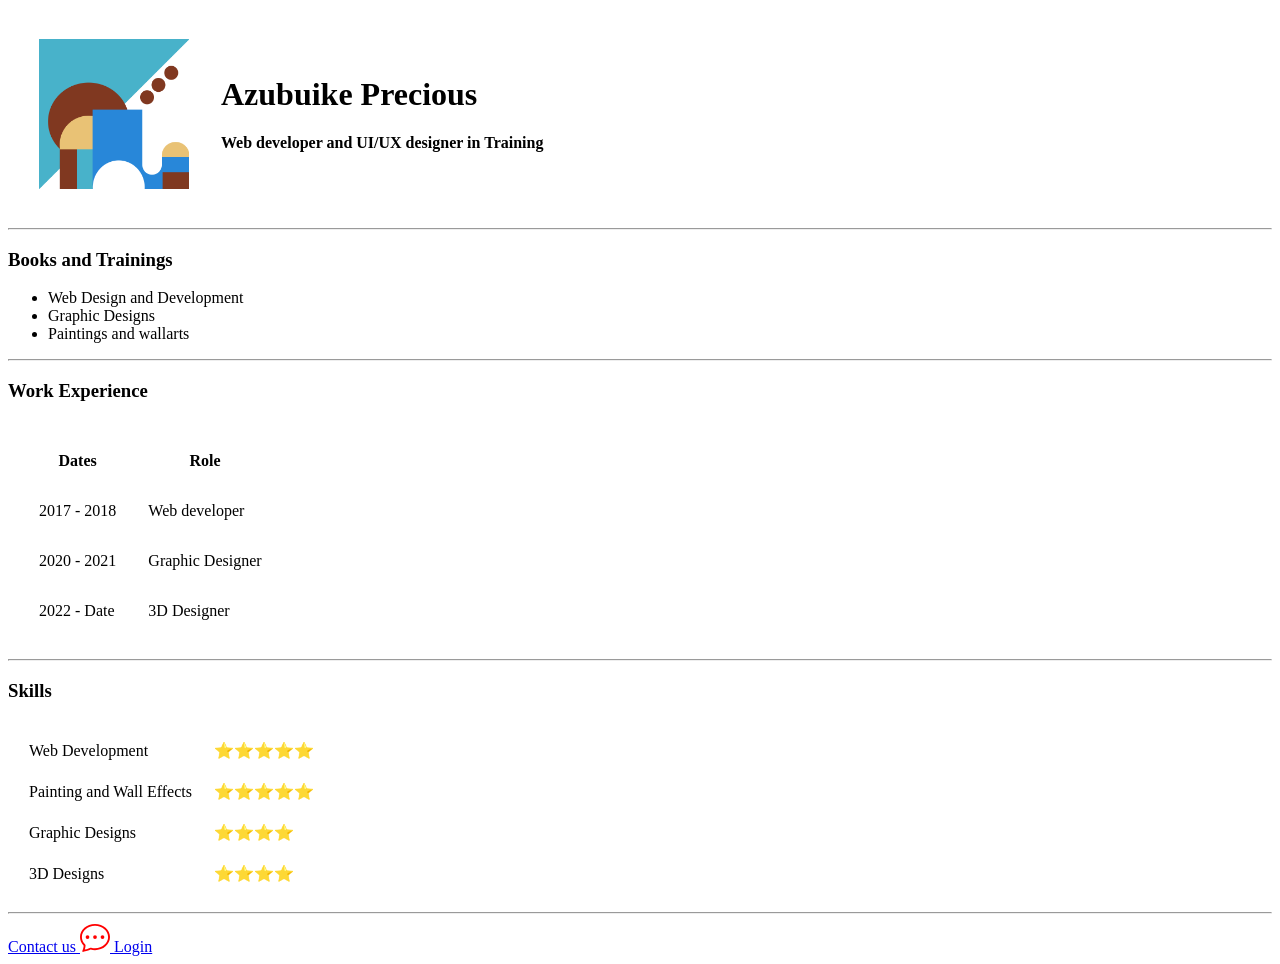
==== index.html @ 2e87743b "Upload files for website" ====
<html>

    <head>
        <title>Precious Portfolio Site </title>
    </head>

    <body>
<!--  -->
        <table cellspacing = "30">
            <tr>
                <td> <img src="images/classwork1.png" height="150" width="150"> </td>
                <td> <h1>Azubuike Precious</h1>

                    <p> <b>Web developer and UI/UX designer in Training </b> </p>
                </td>
         </tr>
        </table>
        <hr>
        
        <h3>Books and Trainings</h3>
            <ul>
                    <li>Web Design and Development </li>
                    <li>Graphic Designs </li>
                    <li>Paintings and wallarts</li>

            </ul>

            <hr>

            <h3>Work Experience</h3>
            <table cellspacing = "30">
                <tr>
                    <th>Dates</th>
                    <th>Role</th>
                </tr>
                <tr>
                    <td>2017 - 2018</td>
                    <td>Web developer</td>
                </tr>

                <tr>
                    <td>2020 - 2021</td>
                    <td> Graphic Designer</td>
                </tr>
                <tr>
                    <td>2022 - Date</td>
                    <td> 3D Designer</td>

                </tr>

            </table>

            <hr>

            <h3>Skills</h3>

            <table cellspacing = "20">
                <tr>
                    <td>Web Development </td>
                    <td>&#11088;&#11088;&#11088;&#11088;&#11088;</td>
                </tr>
                <tr>
                    <td>Painting and Wall Effects</td>
                    <td>&#11088;&#11088;&#11088;&#11088;&#11088;</td> 
                </tr>
                <tr>
                    <td>Graphic Designs</td>
                    <td>&#11088;&#11088;&#11088;&#11088;</td>
                </tr>
                <tr>
                 <td>3D Designs</td>
                 <td>&#11088;&#11088;&#11088;&#11088;</td>
                </tr>
            </table>

            <hr>
            <a href="contact.html"> Contact us
                <svg xmlns="http://www.w3.org/2000/svg" width="30" height="30" fill="red" class="bi bi-chat-dots" viewBox="0 0 16 16">
                    <path d="M5 8a1 1 0 1 1-2 0 1 1 0 0 1 2 0zm4 0a1 1 0 1 1-2 0 1 1 0 0 1 2 0zm3 1a1 1 0 1 0 0-2 1 1 0 0 0 0 2z"/>
                    <path d="m2.165 15.803.02-.004c1.83-.363 2.948-.842 3.468-1.105A9.06 9.06 0 0 0 8 15c4.418 0 8-3.134 8-7s-3.582-7-8-7-8 3.134-8 7c0 1.76.743 3.37 1.97 4.6a10.437 10.437 0 0 1-.524 2.318l-.003.011a10.722 10.722 0 0 1-.244.637c-.079.186.074.394.273.362a21.673 21.673 0 0 0 .693-.125zm.8-3.108a1 1 0 0 0-.287-.801C1.618 10.83 1 9.468 1 8c0-3.192 3.004-6 7-6s7 2.808 7 6c0 3.193-3.004 6-7 6a8.06 8.06 0 0 1-2.088-.272 1 1 0 0 0-.711.074c-.387.196-1.24.57-2.634.893a10.97 10.97 0 0 0 .398-2z"/>
                  </svg>

            </a>

            <a href="login.html"> Login


            </a>

    </body>

</html>
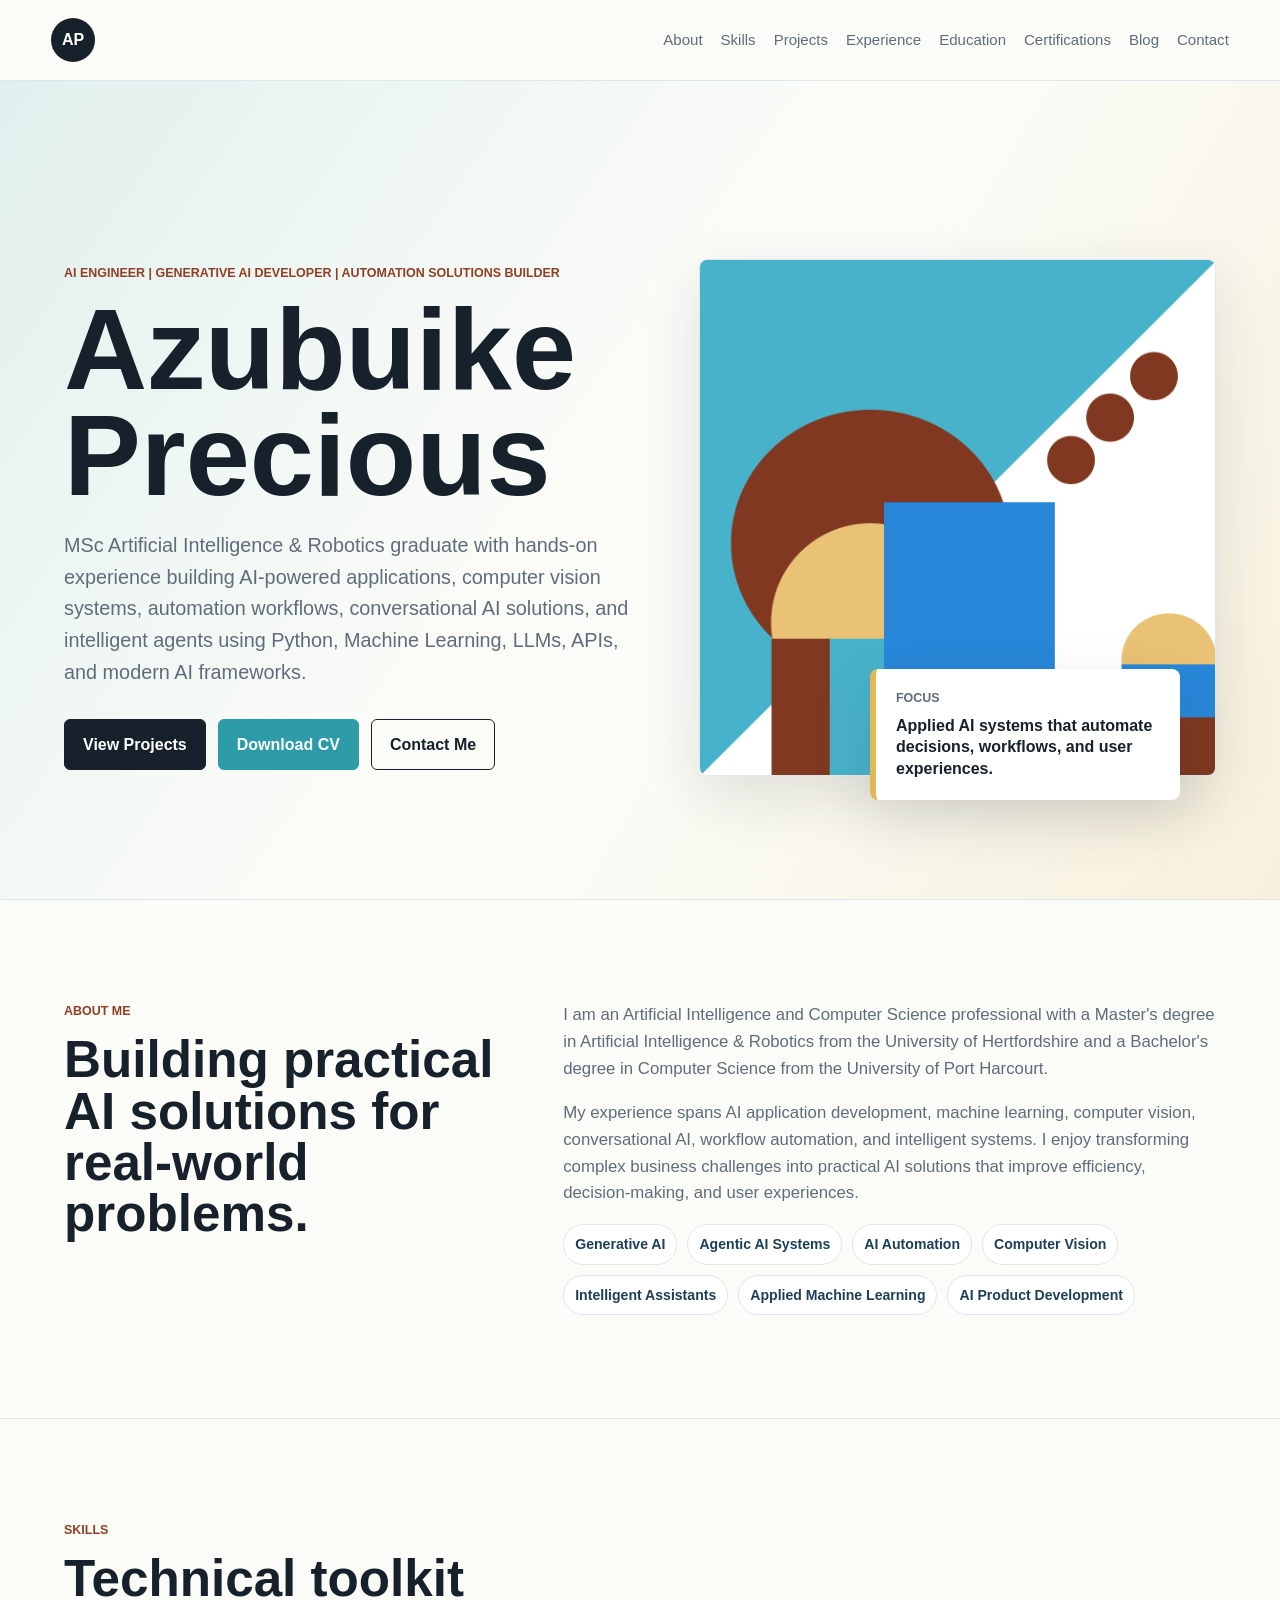
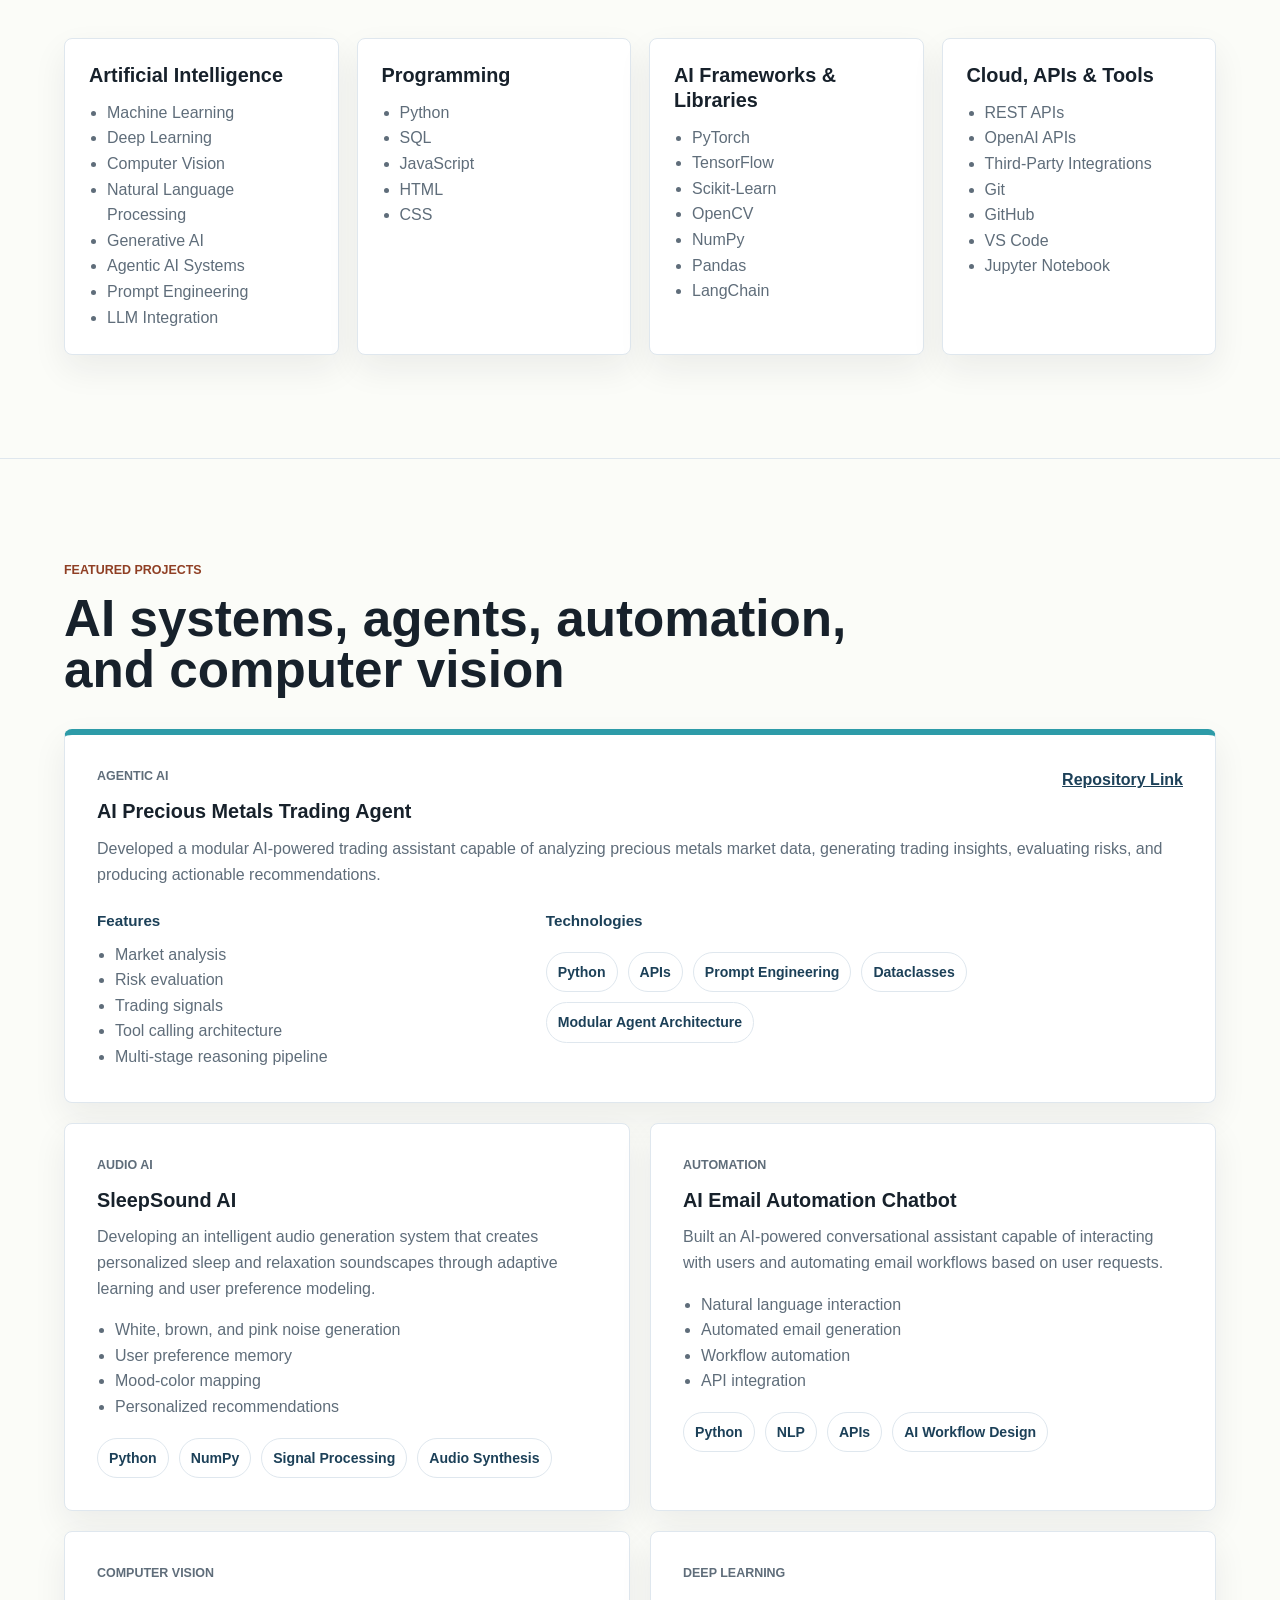
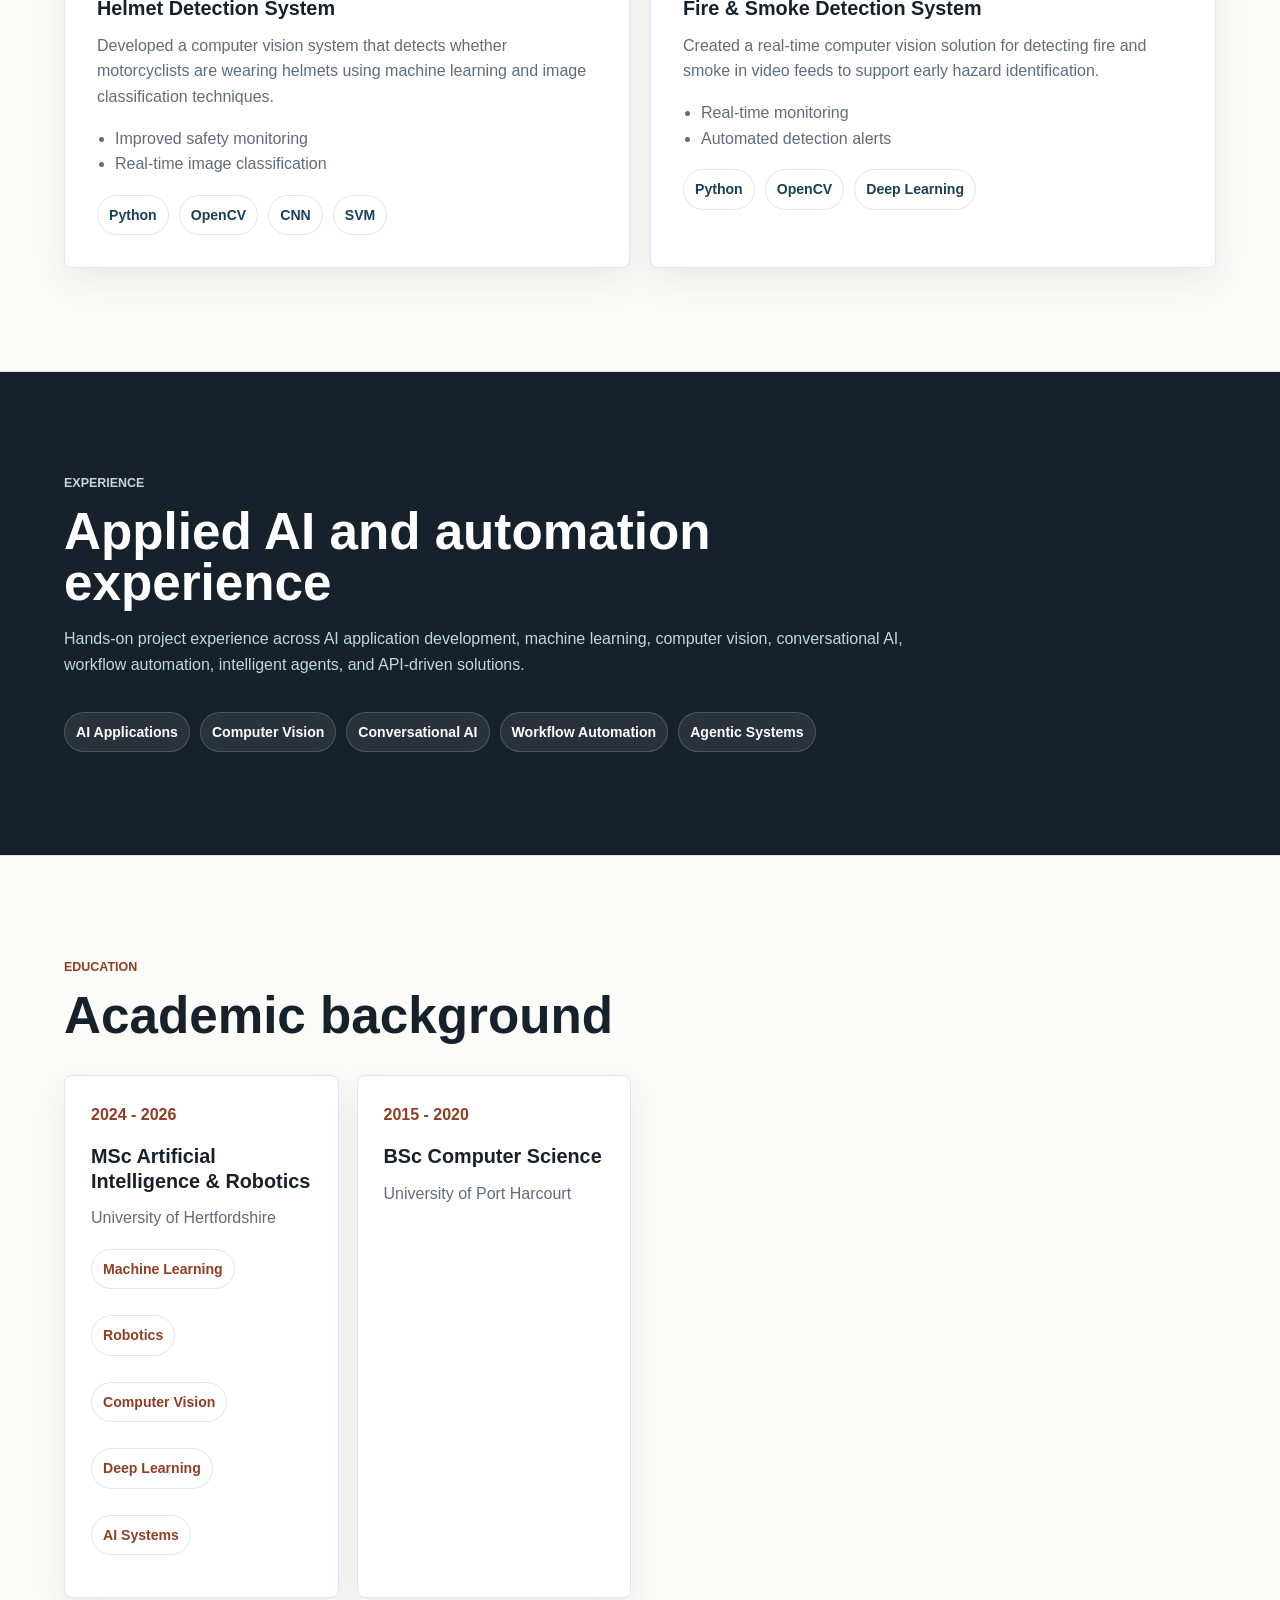
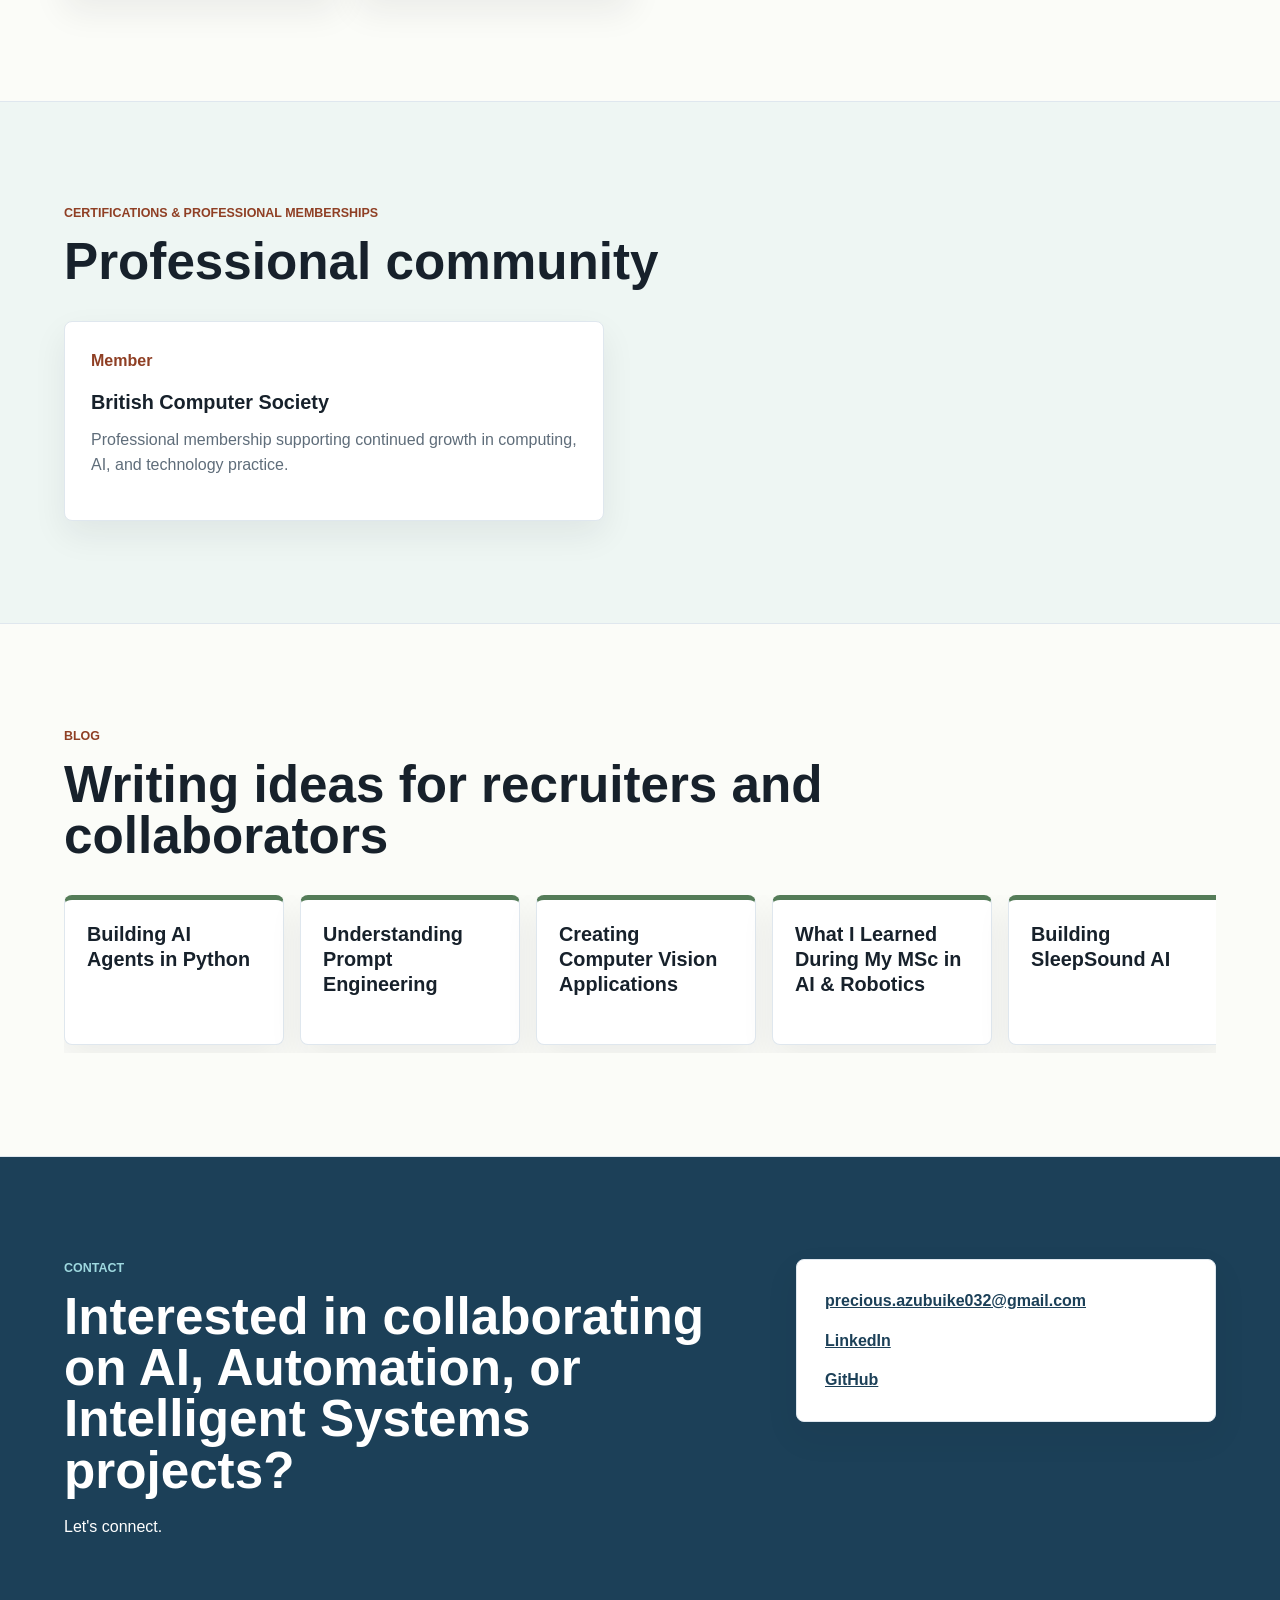
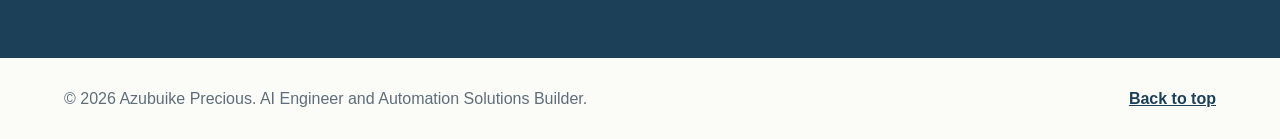
==== commit 88ca3716: "Update portfolio site" ====
--- a/index.html
+++ b/index.html
@@ -1,92 +1,347 @@
-<html>
-
-    <head>
-        <title>Precious Portfolio Site </title>
-    </head>
-
-    <body>
-<!--  -->
-        <table cellspacing = "30">
-            <tr>
-                <td> <img src="images/classwork1.png" height="150" width="150"> </td>
-                <td> <h1>Azubuike Precious</h1>
-
-                    <p> <b>Web developer and UI/UX designer in Training </b> </p>
-                </td>
-         </tr>
-        </table>
-        <hr>
-        
-        <h3>Books and Trainings</h3>
-            <ul>
-                    <li>Web Design and Development </li>
-                    <li>Graphic Designs </li>
-                    <li>Paintings and wallarts</li>
-
-            </ul>
-
-            <hr>
-
-            <h3>Work Experience</h3>
-            <table cellspacing = "30">
-                <tr>
-                    <th>Dates</th>
-                    <th>Role</th>
-                </tr>
-                <tr>
-                    <td>2017 - 2018</td>
-                    <td>Web developer</td>
-                </tr>
-
-                <tr>
-                    <td>2020 - 2021</td>
-                    <td> Graphic Designer</td>
-                </tr>
-                <tr>
-                    <td>2022 - Date</td>
-                    <td> 3D Designer</td>
-
-                </tr>
-
-            </table>
-
-            <hr>
-
-            <h3>Skills</h3>
-
-            <table cellspacing = "20">
-                <tr>
-                    <td>Web Development </td>
-                    <td>&#11088;&#11088;&#11088;&#11088;&#11088;</td>
-                </tr>
-                <tr>
-                    <td>Painting and Wall Effects</td>
-                    <td>&#11088;&#11088;&#11088;&#11088;&#11088;</td> 
-                </tr>
-                <tr>
-                    <td>Graphic Designs</td>
-                    <td>&#11088;&#11088;&#11088;&#11088;</td>
-                </tr>
-                <tr>
-                 <td>3D Designs</td>
-                 <td>&#11088;&#11088;&#11088;&#11088;</td>
-                </tr>
-            </table>
-
-            <hr>
-            <a href="contact.html"> Contact us
-                <svg xmlns="http://www.w3.org/2000/svg" width="30" height="30" fill="red" class="bi bi-chat-dots" viewBox="0 0 16 16">
-                    <path d="M5 8a1 1 0 1 1-2 0 1 1 0 0 1 2 0zm4 0a1 1 0 1 1-2 0 1 1 0 0 1 2 0zm3 1a1 1 0 1 0 0-2 1 1 0 0 0 0 2z"/>
-                    <path d="m2.165 15.803.02-.004c1.83-.363 2.948-.842 3.468-1.105A9.06 9.06 0 0 0 8 15c4.418 0 8-3.134 8-7s-3.582-7-8-7-8 3.134-8 7c0 1.76.743 3.37 1.97 4.6a10.437 10.437 0 0 1-.524 2.318l-.003.011a10.722 10.722 0 0 1-.244.637c-.079.186.074.394.273.362a21.673 21.673 0 0 0 .693-.125zm.8-3.108a1 1 0 0 0-.287-.801C1.618 10.83 1 9.468 1 8c0-3.192 3.004-6 7-6s7 2.808 7 6c0 3.193-3.004 6-7 6a8.06 8.06 0 0 1-2.088-.272 1 1 0 0 0-.711.074c-.387.196-1.24.57-2.634.893a10.97 10.97 0 0 0 .398-2z"/>
-                  </svg>
-
-            </a>
-
-            <a href="login.html"> Login
-
-
-            </a>
-
-    </body>
-
-</html>+<!DOCTYPE html>
+<html lang="en">
+<head>
+    <meta charset="UTF-8">
+    <meta name="viewport" content="width=device-width, initial-scale=1.0">
+    <meta name="description" content="Azubuike Precious - AI Engineer, Generative AI Developer, and Automation Solutions Builder.">
+    <title>Azubuike Precious | AI Engineer</title>
+    <link rel="stylesheet" href="styles.css">
+</head>
+<body>
+    <header class="site-header">
+        <a class="brand" href="#home" aria-label="Azubuike Precious home">AP</a>
+        <nav class="nav" aria-label="Primary navigation">
+            <a href="#about">About</a>
+            <a href="#skills">Skills</a>
+            <a href="#projects">Projects</a>
+            <a href="#experience">Experience</a>
+            <a href="#education">Education</a>
+            <a href="#certifications">Certifications</a>
+            <a href="#blog">Blog</a>
+            <a href="#contact">Contact</a>
+        </nav>
+    </header>
+
+    <main>
+        <section class="hero" id="home">
+            <div class="hero-content">
+                <p class="eyebrow">AI Engineer | Generative AI Developer | Automation Solutions Builder</p>
+                <h1>Azubuike Precious</h1>
+                <p class="hero-copy">
+                    MSc Artificial Intelligence & Robotics graduate with hands-on experience building AI-powered
+                    applications, computer vision systems, automation workflows, conversational AI solutions, and
+                    intelligent agents using Python, Machine Learning, LLMs, APIs, and modern AI frameworks.
+                </p>
+                <div class="hero-actions">
+                    <a class="button primary" href="#projects">View Projects</a>
+                    <a class="button secondary" href="Azubuike-Precious-CV.pdf" download>Download CV</a>
+                    <a class="button ghost" href="#contact">Contact Me</a>
+                </div>
+            </div>
+            <div class="hero-visual" aria-hidden="true">
+                <img src="images/classwork1.png" alt="">
+                <div class="signal-card">
+                    <span>Focus</span>
+                    <strong>Applied AI systems that automate decisions, workflows, and user experiences.</strong>
+                </div>
+            </div>
+        </section>
+
+        <section class="section split" id="about">
+            <div>
+                <p class="section-label">About Me</p>
+                <h2>Building practical AI solutions for real-world problems.</h2>
+            </div>
+            <div class="stack">
+                <p>
+                    I am an Artificial Intelligence and Computer Science professional with a Master's degree in
+                    Artificial Intelligence & Robotics from the University of Hertfordshire and a Bachelor's degree
+                    in Computer Science from the University of Port Harcourt.
+                </p>
+                <p>
+                    My experience spans AI application development, machine learning, computer vision,
+                    conversational AI, workflow automation, and intelligent systems. I enjoy transforming complex
+                    business challenges into practical AI solutions that improve efficiency, decision-making, and
+                    user experiences.
+                </p>
+                <div class="interest-list" aria-label="Areas of interest">
+                    <span>Generative AI</span>
+                    <span>Agentic AI Systems</span>
+                    <span>AI Automation</span>
+                    <span>Computer Vision</span>
+                    <span>Intelligent Assistants</span>
+                    <span>Applied Machine Learning</span>
+                    <span>AI Product Development</span>
+                </div>
+            </div>
+        </section>
+
+        <section class="section" id="skills">
+            <div class="section-heading">
+                <p class="section-label">Skills</p>
+                <h2>Technical toolkit</h2>
+            </div>
+            <div class="skills-grid">
+                <article class="skill-group">
+                    <h3>Artificial Intelligence</h3>
+                    <ul>
+                        <li>Machine Learning</li>
+                        <li>Deep Learning</li>
+                        <li>Computer Vision</li>
+                        <li>Natural Language Processing</li>
+                        <li>Generative AI</li>
+                        <li>Agentic AI Systems</li>
+                        <li>Prompt Engineering</li>
+                        <li>LLM Integration</li>
+                    </ul>
+                </article>
+                <article class="skill-group">
+                    <h3>Programming</h3>
+                    <ul>
+                        <li>Python</li>
+                        <li>SQL</li>
+                        <li>JavaScript</li>
+                        <li>HTML</li>
+                        <li>CSS</li>
+                    </ul>
+                </article>
+                <article class="skill-group">
+                    <h3>AI Frameworks & Libraries</h3>
+                    <ul>
+                        <li>PyTorch</li>
+                        <li>TensorFlow</li>
+                        <li>Scikit-Learn</li>
+                        <li>OpenCV</li>
+                        <li>NumPy</li>
+                        <li>Pandas</li>
+                        <li>LangChain</li>
+                    </ul>
+                </article>
+                <article class="skill-group">
+                    <h3>Cloud, APIs & Tools</h3>
+                    <ul>
+                        <li>REST APIs</li>
+                        <li>OpenAI APIs</li>
+                        <li>Third-Party Integrations</li>
+                        <li>Git</li>
+                        <li>GitHub</li>
+                        <li>VS Code</li>
+                        <li>Jupyter Notebook</li>
+                    </ul>
+                </article>
+            </div>
+        </section>
+
+        <section class="section" id="projects">
+            <div class="section-heading">
+                <p class="section-label">Featured Projects</p>
+                <h2>AI systems, agents, automation, and computer vision</h2>
+            </div>
+            <div class="project-grid">
+                <article class="project-card featured">
+                    <div class="project-header">
+                        <p class="project-type">Agentic AI</p>
+                        <a href="https://github.com/Amazing-P" target="_blank" rel="noreferrer">Repository Link</a>
+                    </div>
+                    <h3>AI Precious Metals Trading Agent</h3>
+                    <p>
+                        Developed a modular AI-powered trading assistant capable of analyzing precious metals market
+                        data, generating trading insights, evaluating risks, and producing actionable recommendations.
+                    </p>
+                    <div class="project-columns">
+                        <div>
+                            <h4>Features</h4>
+                            <ul>
+                                <li>Market analysis</li>
+                                <li>Risk evaluation</li>
+                                <li>Trading signals</li>
+                                <li>Tool calling architecture</li>
+                                <li>Multi-stage reasoning pipeline</li>
+                            </ul>
+                        </div>
+                        <div>
+                            <h4>Technologies</h4>
+                            <div class="tag-list">
+                                <span>Python</span>
+                                <span>APIs</span>
+                                <span>Prompt Engineering</span>
+                                <span>Dataclasses</span>
+                                <span>Modular Agent Architecture</span>
+                            </div>
+                        </div>
+                    </div>
+                </article>
+
+                <article class="project-card">
+                    <p class="project-type">Audio AI</p>
+                    <h3>SleepSound AI</h3>
+                    <p>
+                        Developing an intelligent audio generation system that creates personalized sleep and
+                        relaxation soundscapes through adaptive learning and user preference modeling.
+                    </p>
+                    <ul>
+                        <li>White, brown, and pink noise generation</li>
+                        <li>User preference memory</li>
+                        <li>Mood-color mapping</li>
+                        <li>Personalized recommendations</li>
+                    </ul>
+                    <div class="tag-list">
+                        <span>Python</span>
+                        <span>NumPy</span>
+                        <span>Signal Processing</span>
+                        <span>Audio Synthesis</span>
+                    </div>
+                </article>
+
+                <article class="project-card">
+                    <p class="project-type">Automation</p>
+                    <h3>AI Email Automation Chatbot</h3>
+                    <p>
+                        Built an AI-powered conversational assistant capable of interacting with users and automating
+                        email workflows based on user requests.
+                    </p>
+                    <ul>
+                        <li>Natural language interaction</li>
+                        <li>Automated email generation</li>
+                        <li>Workflow automation</li>
+                        <li>API integration</li>
+                    </ul>
+                    <div class="tag-list">
+                        <span>Python</span>
+                        <span>NLP</span>
+                        <span>APIs</span>
+                        <span>AI Workflow Design</span>
+                    </div>
+                </article>
+
+                <article class="project-card">
+                    <p class="project-type">Computer Vision</p>
+                    <h3>Helmet Detection System</h3>
+                    <p>
+                        Developed a computer vision system that detects whether motorcyclists are wearing helmets
+                        using machine learning and image classification techniques.
+                    </p>
+                    <ul>
+                        <li>Improved safety monitoring</li>
+                        <li>Real-time image classification</li>
+                    </ul>
+                    <div class="tag-list">
+                        <span>Python</span>
+                        <span>OpenCV</span>
+                        <span>CNN</span>
+                        <span>SVM</span>
+                    </div>
+                </article>
+
+                <article class="project-card">
+                    <p class="project-type">Deep Learning</p>
+                    <h3>Fire & Smoke Detection System</h3>
+                    <p>
+                        Created a real-time computer vision solution for detecting fire and smoke in video feeds to
+                        support early hazard identification.
+                    </p>
+                    <ul>
+                        <li>Real-time monitoring</li>
+                        <li>Automated detection alerts</li>
+                    </ul>
+                    <div class="tag-list">
+                        <span>Python</span>
+                        <span>OpenCV</span>
+                        <span>Deep Learning</span>
+                    </div>
+                </article>
+            </div>
+        </section>
+
+        <section class="section timeline-section" id="experience">
+            <div class="section-heading">
+                <p class="section-label">Experience</p>
+                <h2>Applied AI and automation experience</h2>
+                <p>
+                    Hands-on project experience across AI application development, machine learning, computer
+                    vision, conversational AI, workflow automation, intelligent agents, and API-driven solutions.
+                </p>
+            </div>
+            <div class="role-strip">
+                <span>AI Applications</span>
+                <span>Computer Vision</span>
+                <span>Conversational AI</span>
+                <span>Workflow Automation</span>
+                <span>Agentic Systems</span>
+            </div>
+        </section>
+
+        <section class="section" id="education">
+            <div class="section-heading">
+                <p class="section-label">Education</p>
+                <h2>Academic background</h2>
+            </div>
+            <div class="education-grid">
+                <article class="education-card">
+                    <span>2024 - 2026</span>
+                    <h3>MSc Artificial Intelligence & Robotics</h3>
+                    <p>University of Hertfordshire</p>
+                    <div class="tag-list">
+                        <span>Machine Learning</span>
+                        <span>Robotics</span>
+                        <span>Computer Vision</span>
+                        <span>Deep Learning</span>
+                        <span>AI Systems</span>
+                    </div>
+                </article>
+                <article class="education-card">
+                    <span>2015 - 2020</span>
+                    <h3>BSc Computer Science</h3>
+                    <p>University of Port Harcourt</p>
+                </article>
+            </div>
+        </section>
+
+        <section class="section certifications-section" id="certifications">
+            <div class="section-heading">
+                <p class="section-label">Certifications & Professional Memberships</p>
+                <h2>Professional community</h2>
+            </div>
+            <article class="education-card certification-card">
+                <span>Member</span>
+                <h3>British Computer Society</h3>
+                <p>Professional membership supporting continued growth in computing, AI, and technology practice.</p>
+            </article>
+        </section>
+
+        <section class="section" id="blog">
+            <div class="section-heading">
+                <p class="section-label">Blog</p>
+                <h2>Writing ideas for recruiters and collaborators</h2>
+            </div>
+            <div class="blog-grid">
+                <article><h3>Building AI Agents in Python</h3></article>
+                <article><h3>Understanding Prompt Engineering</h3></article>
+                <article><h3>Creating Computer Vision Applications</h3></article>
+                <article><h3>What I Learned During My MSc in AI & Robotics</h3></article>
+                <article><h3>Building SleepSound AI</h3></article>
+                <article><h3>Building an AI Trading Agent</h3></article>
+                <article><h3>LangChain vs Traditional AI Workflows</h3></article>
+            </div>
+        </section>
+
+        <section class="section contact-section" id="contact">
+            <div>
+                <p class="section-label">Contact</p>
+                <h2>Interested in collaborating on AI, Automation, or Intelligent Systems projects?</h2>
+                <p>Let's connect.</p>
+            </div>
+            <div class="contact-card">
+                <a href="mailto:precious.azubuike032@gmail.com">precious.azubuike032@gmail.com</a>
+                <a href="https://www.linkedin.com/in/precious-azubuike-94a2b421b" target="_blank" rel="noreferrer">LinkedIn</a>
+                <a href="https://github.com/Amazing-P" target="_blank" rel="noreferrer">GitHub</a>
+            </div>
+        </section>
+    </main>
+
+    <footer class="site-footer">
+        <p>&copy; 2026 Azubuike Precious. AI Engineer and Automation Solutions Builder.</p>
+        <a href="#home">Back to top</a>
+    </footer>
+</body>
+</html>
--- a/styles.css
+++ b/styles.css
@@ -0,0 +1,515 @@
+:root {
+    --ink: #17212b;
+    --muted: #5f6d7a;
+    --line: #dfe7ee;
+    --paper: #fbfcf8;
+    --white: #ffffff;
+    --teal: #2d9ba8;
+    --navy: #1c4058;
+    --rust: #8f3f24;
+    --gold: #e2b857;
+    --green: #547c58;
+    --shadow: 0 20px 60px rgba(23, 33, 43, 0.12);
+}
+
+* {
+    box-sizing: border-box;
+}
+
+html {
+    scroll-behavior: smooth;
+}
+
+body {
+    margin: 0;
+    background: var(--paper);
+    color: var(--ink);
+    font-family: Arial, Helvetica, sans-serif;
+    line-height: 1.6;
+}
+
+a {
+    color: inherit;
+}
+
+.site-header {
+    position: sticky;
+    top: 0;
+    z-index: 10;
+    display: flex;
+    align-items: center;
+    justify-content: space-between;
+    gap: 24px;
+    padding: 18px clamp(20px, 4vw, 64px);
+    background: rgba(251, 252, 248, 0.94);
+    border-bottom: 1px solid var(--line);
+    backdrop-filter: blur(14px);
+}
+
+.brand {
+    display: grid;
+    width: 44px;
+    height: 44px;
+    place-items: center;
+    flex: 0 0 auto;
+    border-radius: 50%;
+    background: var(--ink);
+    color: var(--white);
+    font-weight: 800;
+    text-decoration: none;
+}
+
+.nav {
+    display: flex;
+    flex-wrap: wrap;
+    justify-content: flex-end;
+    gap: 10px 18px;
+    color: var(--muted);
+    font-size: 0.94rem;
+}
+
+.nav a {
+    text-decoration: none;
+}
+
+.nav a:hover,
+.nav a:focus {
+    color: var(--ink);
+}
+
+.hero {
+    display: grid;
+    grid-template-columns: minmax(0, 1.05fr) minmax(320px, 0.95fr);
+    align-items: center;
+    gap: clamp(32px, 5vw, 72px);
+    min-height: calc(100vh - 82px);
+    padding: clamp(56px, 8vw, 112px) clamp(20px, 5vw, 80px) 48px;
+    background:
+        linear-gradient(125deg, rgba(45, 155, 168, 0.13), transparent 45%),
+        linear-gradient(300deg, rgba(226, 184, 87, 0.18), transparent 42%);
+}
+
+.hero-content {
+    max-width: 760px;
+}
+
+.eyebrow,
+.section-label,
+.project-type {
+    margin: 0 0 12px;
+    color: var(--rust);
+    font-size: 0.78rem;
+    font-weight: 800;
+    letter-spacing: 0;
+    text-transform: uppercase;
+}
+
+h1,
+h2,
+h3,
+h4,
+p {
+    margin-top: 0;
+}
+
+h1 {
+    margin-bottom: 22px;
+    font-size: clamp(3.4rem, 9vw, 7.8rem);
+    line-height: 0.92;
+}
+
+h2 {
+    margin-bottom: 18px;
+    font-size: clamp(2rem, 4vw, 4rem);
+    line-height: 1;
+}
+
+h3 {
+    margin-bottom: 12px;
+    font-size: 1.24rem;
+    line-height: 1.25;
+}
+
+h4 {
+    margin-bottom: 8px;
+    color: var(--navy);
+    font-size: 0.95rem;
+}
+
+.hero-copy {
+    max-width: 720px;
+    color: var(--muted);
+    font-size: clamp(1.02rem, 1.6vw, 1.24rem);
+}
+
+.hero-actions {
+    display: flex;
+    flex-wrap: wrap;
+    gap: 12px;
+    margin-top: 30px;
+}
+
+.button {
+    display: inline-flex;
+    align-items: center;
+    justify-content: center;
+    min-height: 46px;
+    padding: 12px 18px;
+    border: 1px solid var(--ink);
+    border-radius: 6px;
+    font-weight: 800;
+    text-decoration: none;
+}
+
+.button.primary {
+    background: var(--ink);
+    color: var(--white);
+}
+
+.button.secondary {
+    background: var(--teal);
+    border-color: var(--teal);
+    color: var(--white);
+}
+
+.button.ghost {
+    background: transparent;
+}
+
+.hero-visual {
+    position: relative;
+}
+
+.hero-visual img {
+    display: block;
+    width: min(100%, 520px);
+    aspect-ratio: 1;
+    margin-left: auto;
+    border: 1px solid var(--line);
+    border-radius: 8px;
+    box-shadow: var(--shadow);
+    object-fit: cover;
+}
+
+.signal-card {
+    position: absolute;
+    right: min(8%, 36px);
+    bottom: -24px;
+    max-width: 310px;
+    padding: 20px;
+    background: var(--white);
+    border-left: 6px solid var(--gold);
+    border-radius: 8px;
+    box-shadow: var(--shadow);
+}
+
+.signal-card span {
+    display: block;
+    color: var(--muted);
+    font-size: 0.78rem;
+    font-weight: 800;
+    text-transform: uppercase;
+}
+
+.signal-card strong {
+    display: block;
+    margin-top: 6px;
+    line-height: 1.35;
+}
+
+.section {
+    padding: clamp(64px, 8vw, 112px) clamp(20px, 5vw, 80px);
+    border-top: 1px solid var(--line);
+}
+
+.split {
+    display: grid;
+    grid-template-columns: minmax(240px, 0.8fr) minmax(0, 1.2fr);
+    gap: clamp(28px, 5vw, 72px);
+}
+
+.stack p {
+    color: var(--muted);
+    font-size: 1.05rem;
+}
+
+.interest-list,
+.tag-list,
+.role-strip {
+    display: flex;
+    flex-wrap: wrap;
+    gap: 10px;
+}
+
+.interest-list span,
+.tag-list span,
+.role-strip span {
+    padding: 8px 11px;
+    background: var(--white);
+    border: 1px solid var(--line);
+    border-radius: 999px;
+    color: var(--navy);
+    font-size: 0.88rem;
+    font-weight: 700;
+}
+
+.section-heading {
+    max-width: 850px;
+    margin-bottom: 34px;
+}
+
+.section-heading p:not(.section-label) {
+    color: var(--muted);
+}
+
+.skills-grid,
+.education-grid {
+    display: grid;
+    grid-template-columns: repeat(4, minmax(0, 1fr));
+    gap: 18px;
+}
+
+.skill-group,
+.project-card,
+.education-card,
+.blog-grid article,
+.contact-card,
+.redirect-card {
+    background: var(--white);
+    border: 1px solid var(--line);
+    border-radius: 8px;
+    box-shadow: 0 14px 34px rgba(23, 33, 43, 0.07);
+}
+
+.skill-group {
+    padding: 24px;
+}
+
+.skill-group ul,
+.project-card ul {
+    margin: 0;
+    padding-left: 18px;
+    color: var(--muted);
+}
+
+.project-grid {
+    display: grid;
+    grid-template-columns: repeat(2, minmax(0, 1fr));
+    gap: 20px;
+}
+
+.project-card {
+    padding: clamp(22px, 3vw, 32px);
+}
+
+.project-card.featured {
+    grid-column: 1 / -1;
+    border-top: 6px solid var(--teal);
+}
+
+.project-header {
+    display: flex;
+    align-items: flex-start;
+    justify-content: space-between;
+    gap: 16px;
+}
+
+.project-header a {
+    color: var(--navy);
+    font-weight: 800;
+}
+
+.project-card p {
+    color: var(--muted);
+}
+
+.project-columns {
+    display: grid;
+    grid-template-columns: minmax(220px, 0.8fr) minmax(220px, 1.2fr);
+    gap: 24px;
+    margin-top: 22px;
+}
+
+.tag-list {
+    margin-top: 18px;
+}
+
+.timeline-section {
+    background: var(--ink);
+    color: var(--white);
+}
+
+.timeline-section .section-label,
+.timeline-section .section-heading p {
+    color: #bfd8dd;
+}
+
+.timeline-section .role-strip span {
+    background: rgba(255, 255, 255, 0.08);
+    border-color: rgba(255, 255, 255, 0.18);
+    color: var(--white);
+}
+
+.education-card {
+    min-height: 230px;
+    padding: 26px;
+}
+
+.education-card span {
+    display: block;
+    margin-bottom: 16px;
+    color: var(--rust);
+    font-weight: 800;
+}
+
+.education-card p {
+    color: var(--muted);
+}
+
+.certifications-section {
+    background: #eef6f3;
+}
+
+.certification-card {
+    max-width: 540px;
+    min-height: 0;
+}
+
+.blog-grid {
+    display: grid;
+    grid-template-columns: repeat(7, minmax(220px, 1fr));
+    gap: 16px;
+    overflow-x: auto;
+    padding-bottom: 8px;
+}
+
+.blog-grid article {
+    min-height: 150px;
+    padding: 22px;
+    border-top: 5px solid var(--green);
+}
+
+.contact-section {
+    display: grid;
+    grid-template-columns: minmax(0, 1fr) minmax(280px, 420px);
+    gap: 32px;
+    align-items: start;
+    background: var(--navy);
+    color: var(--white);
+}
+
+.contact-section .section-label {
+    color: #9ed8df;
+}
+
+.contact-card {
+    display: grid;
+    gap: 14px;
+    padding: 28px;
+    background: var(--white);
+    color: var(--ink);
+}
+
+.contact-card a {
+    overflow-wrap: anywhere;
+    color: var(--navy);
+    font-weight: 800;
+}
+
+.site-footer {
+    display: flex;
+    flex-wrap: wrap;
+    justify-content: space-between;
+    gap: 16px;
+    padding: 28px clamp(20px, 5vw, 80px);
+    color: var(--muted);
+}
+
+.site-footer p {
+    margin: 0;
+}
+
+.site-footer a {
+    color: var(--navy);
+    font-weight: 800;
+}
+
+.redirect-page {
+    display: grid;
+    min-height: 100vh;
+    place-items: center;
+    padding: 20px;
+}
+
+.redirect-card {
+    max-width: 520px;
+    padding: 32px;
+    text-align: center;
+}
+
+@media (max-width: 980px) {
+    .hero,
+    .split,
+    .contact-section {
+        grid-template-columns: 1fr;
+    }
+
+    .hero {
+        min-height: auto;
+    }
+
+    .hero-visual img {
+        margin-right: auto;
+        margin-left: 0;
+    }
+
+    .skills-grid,
+    .education-grid,
+    .project-grid {
+        grid-template-columns: repeat(2, minmax(0, 1fr));
+    }
+
+    .project-card.featured,
+    .project-columns {
+        grid-column: auto;
+    }
+
+    .project-columns {
+        grid-template-columns: 1fr;
+    }
+}
+
+@media (max-width: 680px) {
+    .site-header {
+        position: static;
+        align-items: flex-start;
+    }
+
+    .nav {
+        justify-content: flex-start;
+        font-size: 0.9rem;
+    }
+
+    .hero {
+        padding-top: 44px;
+    }
+
+    h1 {
+        font-size: 3.25rem;
+    }
+
+    .hero-actions .button {
+        width: 100%;
+    }
+
+    .skills-grid,
+    .education-grid,
+    .project-grid {
+        grid-template-columns: 1fr;
+    }
+
+    .signal-card {
+        position: static;
+        margin-top: 16px;
+    }
+}
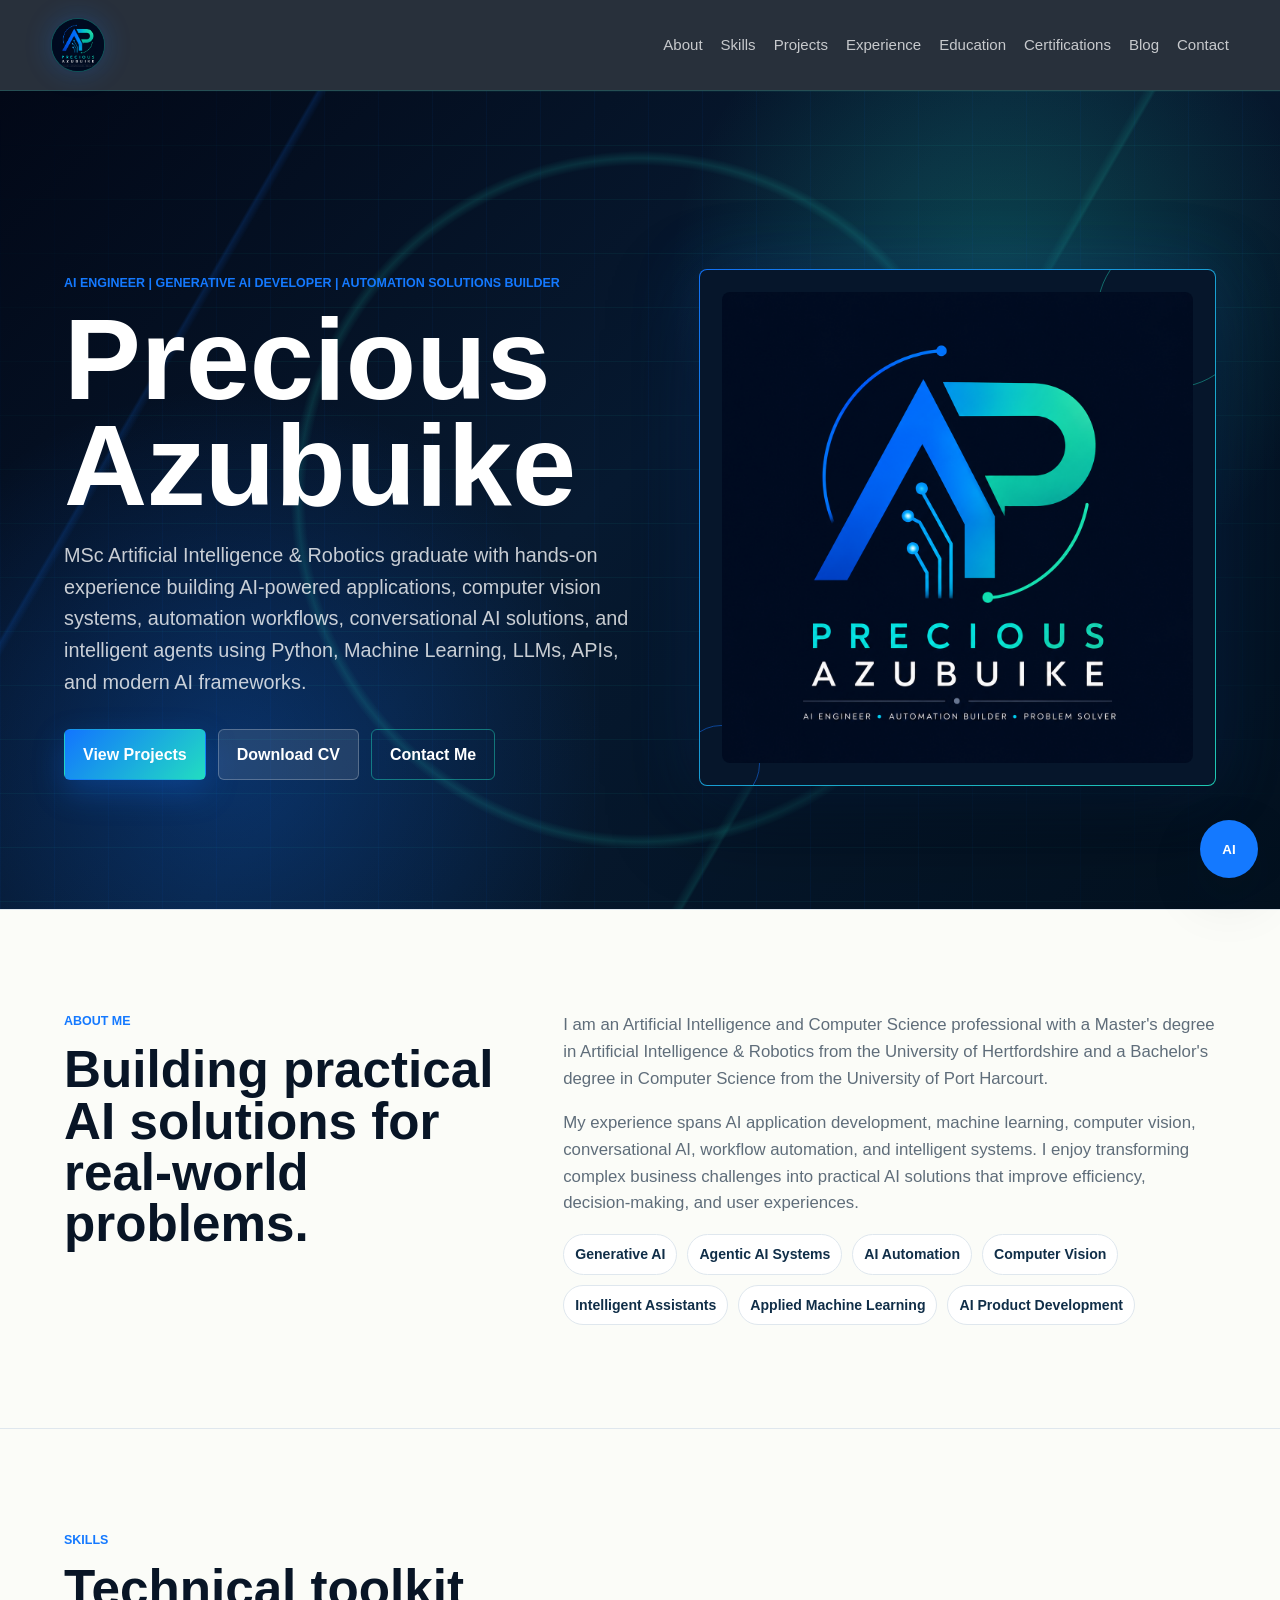
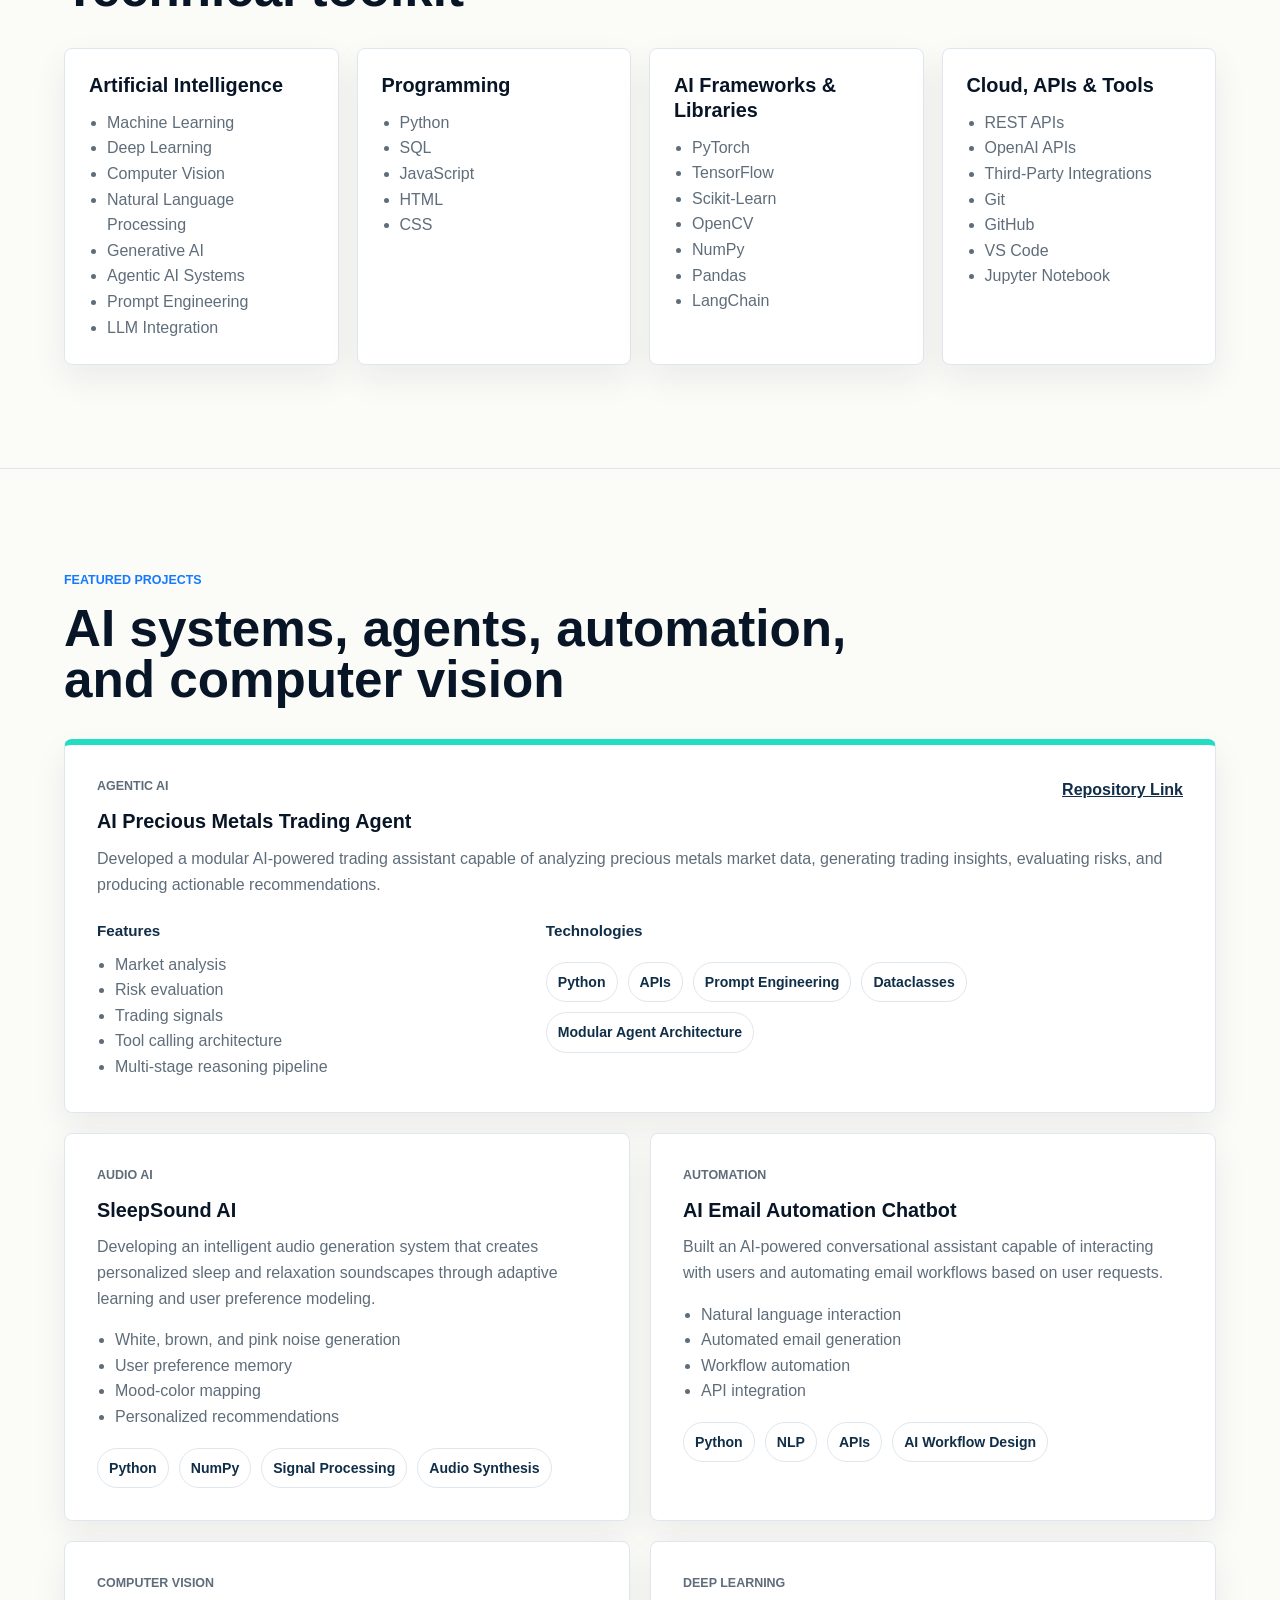
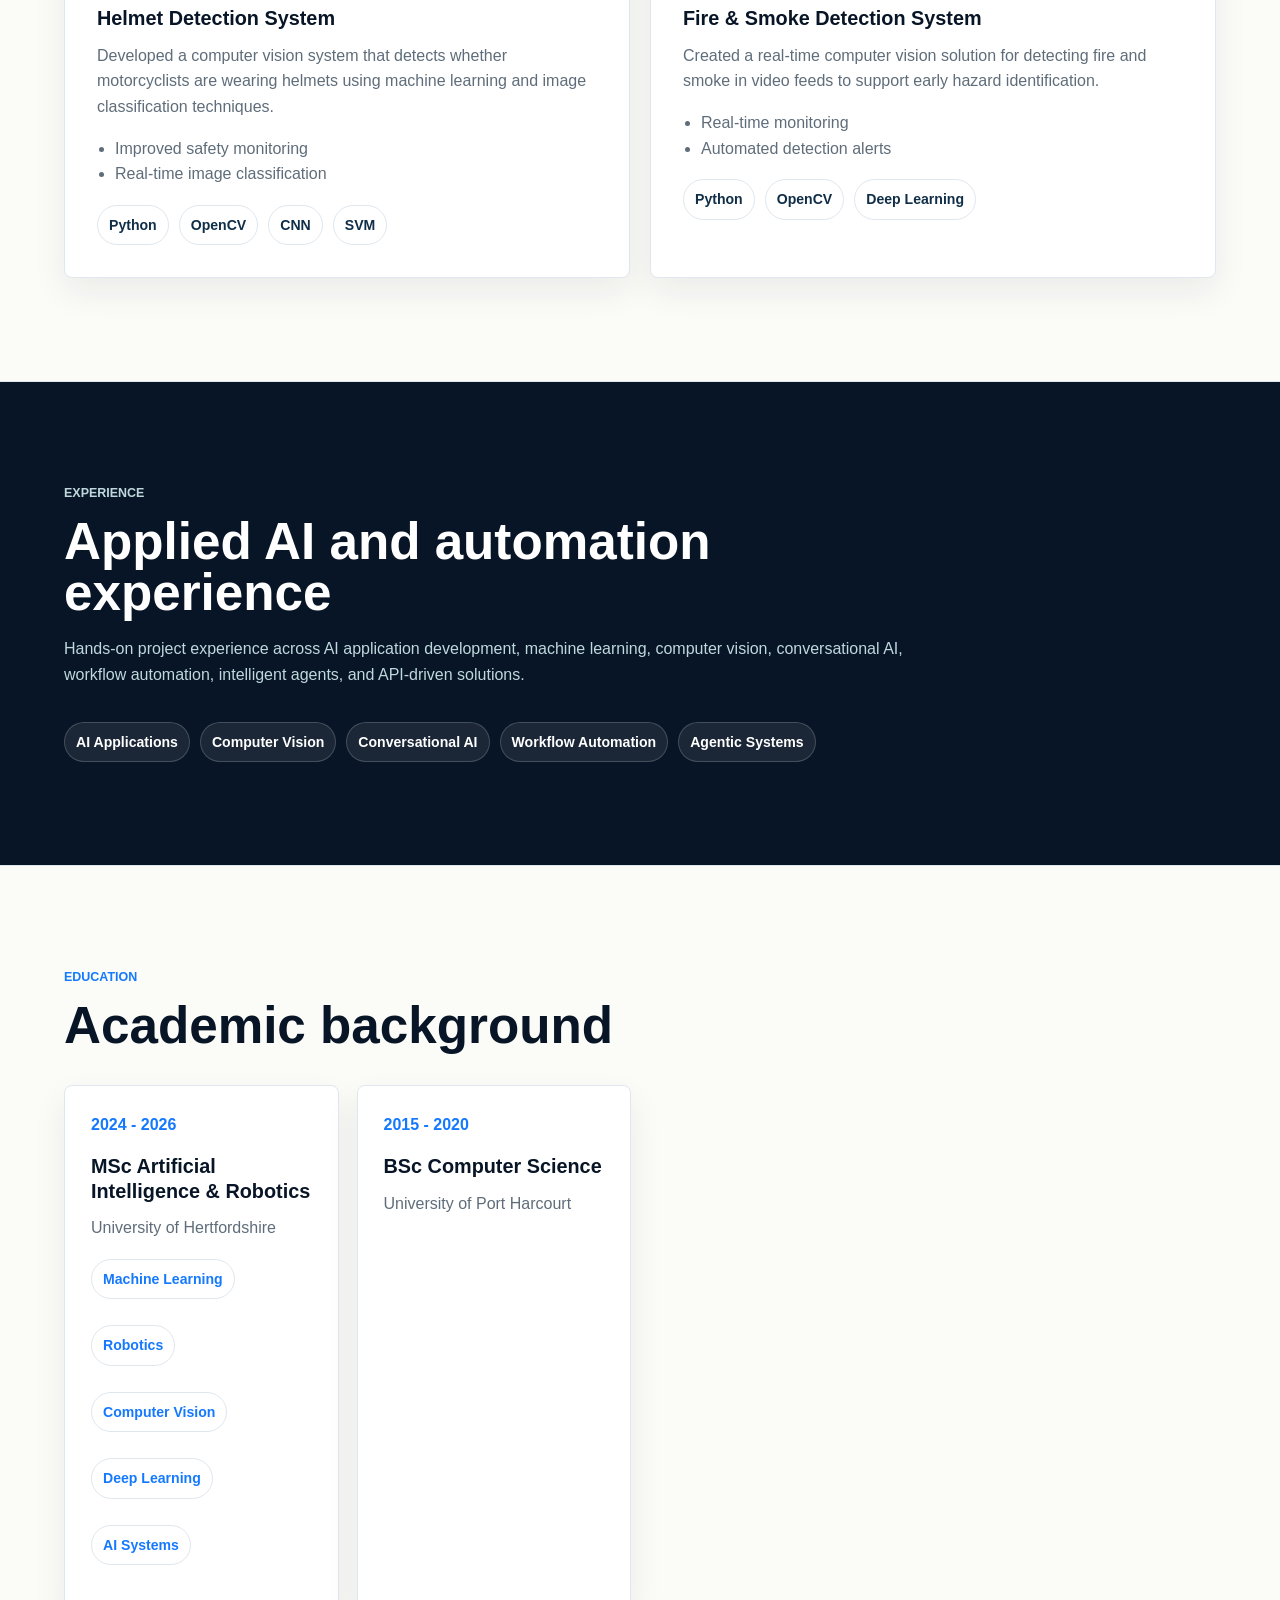
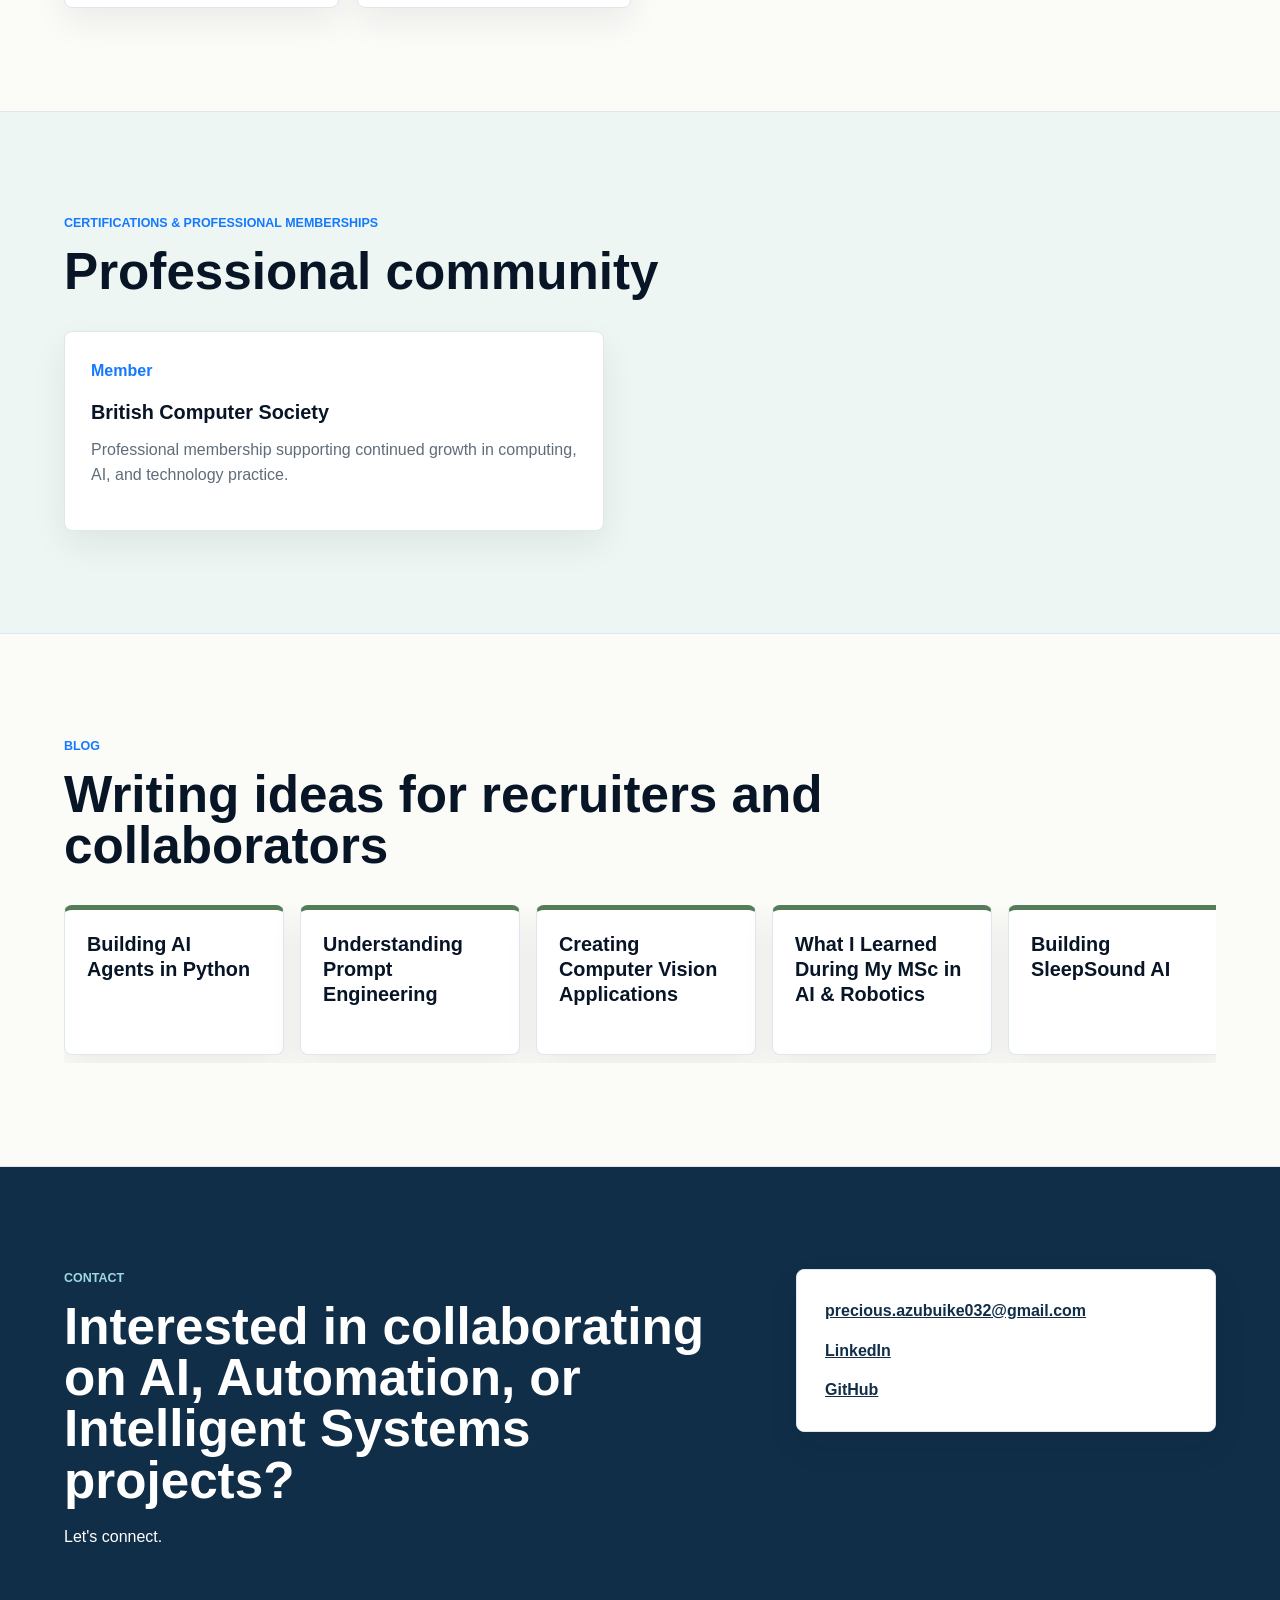
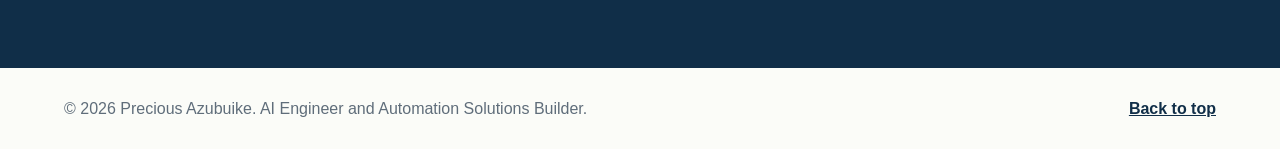
==== commit 2294fd5c: "Update AI Portfolio site" ====
--- a/index.html
+++ b/index.html
@@ -3,13 +3,16 @@
 <head>
     <meta charset="UTF-8">
     <meta name="viewport" content="width=device-width, initial-scale=1.0">
-    <meta name="description" content="Azubuike Precious - AI Engineer, Generative AI Developer, and Automation Solutions Builder.">
-    <title>Azubuike Precious | AI Engineer</title>
+    <meta name="description" content="Precious Azubuike - AI Engineer, Generative AI Developer, and Automation Solutions Builder.">
+    <title>Precious Azubuike | AI Engineer</title>
     <link rel="stylesheet" href="styles.css">
 </head>
 <body>
     <header class="site-header">
-        <a class="brand" href="#home" aria-label="Azubuike Precious home">AP</a>
+        <a class="brand" href="#home" aria-label="Precious Azubuike home">
+            <span>PA</span>
+            <img data-logo-img src="images/logo.png" alt="Precious Azubuike logo">
+        </a>
         <nav class="nav" aria-label="Primary navigation">
             <a href="#about">About</a>
             <a href="#skills">Skills</a>
@@ -26,7 +29,7 @@
         <section class="hero" id="home">
             <div class="hero-content">
                 <p class="eyebrow">AI Engineer | Generative AI Developer | Automation Solutions Builder</p>
-                <h1>Azubuike Precious</h1>
+                <h1>Precious Azubuike</h1>
                 <p class="hero-copy">
                     MSc Artificial Intelligence & Robotics graduate with hands-on experience building AI-powered
                     applications, computer vision systems, automation workflows, conversational AI solutions, and
@@ -34,15 +37,13 @@
                 </p>
                 <div class="hero-actions">
                     <a class="button primary" href="#projects">View Projects</a>
-                    <a class="button secondary" href="Azubuike-Precious-CV.pdf" download>Download CV</a>
+                    <a class="button secondary" href="Azubuike-Precious-CV.pdf" download="Precious-Azubuike-CV.pdf">Download CV</a>
                     <a class="button ghost" href="#contact">Contact Me</a>
                 </div>
             </div>
-            <div class="hero-visual" aria-hidden="true">
-                <img src="images/classwork1.png" alt="">
-                <div class="signal-card">
-                    <span>Focus</span>
-                    <strong>Applied AI systems that automate decisions, workflows, and user experiences.</strong>
+            <div class="hero-visual">
+                <div class="hero-logo-card">
+                    <img data-logo-img src="images/logo.png" alt="Precious Azubuike AI Engineer logo">
                 </div>
             </div>
         </section>
@@ -340,8 +341,40 @@
     </main>
 
     <footer class="site-footer">
-        <p>&copy; 2026 Azubuike Precious. AI Engineer and Automation Solutions Builder.</p>
+        <p>&copy; 2026 Precious Azubuike. AI Engineer and Automation Solutions Builder.</p>
         <a href="#home">Back to top</a>
     </footer>
+
+    <aside class="assistant-widget" aria-label="AI visitor assistant">
+        <button class="assistant-toggle" type="button" aria-expanded="false" aria-controls="assistant-panel">
+            AI
+        </button>
+        <section class="assistant-panel" id="assistant-panel" hidden>
+            <div class="assistant-header">
+                <div>
+                    <span>Portfolio Assistant</span>
+                    <strong>Ask about projects or leave a message</strong>
+                </div>
+                <button class="assistant-close" type="button" aria-label="Close assistant">&times;</button>
+            </div>
+            <div class="assistant-messages" id="assistant-messages" aria-live="polite"></div>
+            <form class="assistant-form" id="assistant-form">
+                <div class="assistant-options" id="assistant-options"></div>
+                <label class="assistant-input-label" for="assistant-input">Your reply</label>
+                <div class="assistant-input-row">
+                    <input id="assistant-input" type="text" autocomplete="off" placeholder="Type your reply">
+                    <button type="submit">Send</button>
+                </div>
+            </form>
+        </section>
+    </aside>
+    <script src="visitor-assistant.js"></script>
+    <script>
+        document.querySelectorAll("[data-logo-img]").forEach((image) => {
+            image.addEventListener("error", () => {
+                image.hidden = true;
+            });
+        });
+    </script>
 </body>
 </html>
--- a/styles.css
+++ b/styles.css
@@ -1,12 +1,13 @@
 :root {
-    --ink: #17212b;
+    --ink: #081526;
     --muted: #5f6d7a;
     --line: #dfe7ee;
     --paper: #fbfcf8;
     --white: #ffffff;
-    --teal: #2d9ba8;
-    --navy: #1c4058;
-    --rust: #8f3f24;
+    --teal: #22ddc1;
+    --blue: #1275ff;
+    --navy: #102e48;
+    --rust: #1479ff;
     --gold: #e2b857;
     --green: #547c58;
     --shadow: 0 20px 60px rgba(23, 33, 43, 0.12);
@@ -41,22 +42,38 @@
     justify-content: space-between;
     gap: 24px;
     padding: 18px clamp(20px, 4vw, 64px);
-    background: rgba(251, 252, 248, 0.94);
-    border-bottom: 1px solid var(--line);
+    background: rgba(5, 14, 28, 0.86);
+    border-bottom: 1px solid rgba(34, 221, 193, 0.18);
     backdrop-filter: blur(14px);
 }
 
 .brand {
-    display: grid;
-    width: 44px;
-    height: 44px;
-    place-items: center;
+    position: relative;
+    display: inline-flex;
+    width: 54px;
+    height: 54px;
+    align-items: center;
+    justify-content: center;
     flex: 0 0 auto;
     border-radius: 50%;
-    background: var(--ink);
-    color: var(--white);
-    font-weight: 800;
+    background: #031022;
+    border: 1px solid rgba(34, 221, 193, 0.34);
+    box-shadow: 0 0 28px rgba(18, 117, 255, 0.24);
     text-decoration: none;
+    overflow: hidden;
+}
+
+.brand span {
+    color: var(--teal);
+    font-weight: 900;
+}
+
+.brand img {
+    position: absolute;
+    inset: 0;
+    width: 100%;
+    height: 100%;
+    object-fit: cover;
 }
 
 .nav {
@@ -64,7 +81,7 @@
     flex-wrap: wrap;
     justify-content: flex-end;
     gap: 10px 18px;
-    color: var(--muted);
+    color: rgba(255, 255, 255, 0.74);
     font-size: 0.94rem;
 }
 
@@ -74,10 +91,12 @@
 
 .nav a:hover,
 .nav a:focus {
-    color: var(--ink);
+    color: var(--teal);
 }
 
 .hero {
+    position: relative;
+    isolation: isolate;
     display: grid;
     grid-template-columns: minmax(0, 1.05fr) minmax(320px, 0.95fr);
     align-items: center;
@@ -85,8 +104,35 @@
     min-height: calc(100vh - 82px);
     padding: clamp(56px, 8vw, 112px) clamp(20px, 5vw, 80px) 48px;
     background:
-        linear-gradient(125deg, rgba(45, 155, 168, 0.13), transparent 45%),
-        linear-gradient(300deg, rgba(226, 184, 87, 0.18), transparent 42%);
+        radial-gradient(circle at 78% 24%, rgba(34, 221, 193, 0.24), transparent 28%),
+        radial-gradient(circle at 18% 82%, rgba(18, 117, 255, 0.28), transparent 30%),
+        linear-gradient(135deg, #020817 0%, #071a31 48%, #03111f 100%);
+    color: var(--white);
+    overflow: hidden;
+}
+
+.hero::before,
+.hero::after {
+    position: absolute;
+    inset: 0;
+    z-index: -1;
+    content: "";
+}
+
+.hero::before {
+    background:
+        linear-gradient(rgba(34, 221, 193, 0.06) 1px, transparent 1px),
+        linear-gradient(90deg, rgba(18, 117, 255, 0.05) 1px, transparent 1px);
+    background-size: 54px 54px;
+    mask-image: linear-gradient(120deg, transparent 0%, black 26%, black 76%, transparent 100%);
+}
+
+.hero::after {
+    background:
+        radial-gradient(circle at 50% 50%, transparent 0 44%, rgba(34, 221, 193, 0.2) 45%, transparent 46%),
+        linear-gradient(120deg, transparent 0 18%, rgba(18, 117, 255, 0.22) 18.2%, transparent 18.7%),
+        linear-gradient(300deg, transparent 0 34%, rgba(34, 221, 193, 0.18) 34.2%, transparent 34.8%);
+    opacity: 0.7;
 }
 
 .hero-content {
@@ -138,7 +184,7 @@
 
 .hero-copy {
     max-width: 720px;
-    color: var(--muted);
+    color: rgba(255, 255, 255, 0.78);
     font-size: clamp(1.02rem, 1.6vw, 1.24rem);
 }
 
@@ -162,59 +208,79 @@
 }
 
 .button.primary {
-    background: var(--ink);
-    color: var(--white);
+    background: linear-gradient(135deg, var(--blue), var(--teal));
+    border-color: transparent;
+    color: var(--white);
+    box-shadow: 0 12px 32px rgba(18, 117, 255, 0.28);
 }
 
 .button.secondary {
-    background: var(--teal);
-    border-color: var(--teal);
+    background: rgba(255, 255, 255, 0.1);
+    border-color: rgba(255, 255, 255, 0.24);
     color: var(--white);
 }
 
 .button.ghost {
     background: transparent;
+    border-color: rgba(34, 221, 193, 0.46);
+    color: var(--white);
 }
 
 .hero-visual {
     position: relative;
 }
 
-.hero-visual img {
+.hero-logo-card {
+    position: relative;
+    display: grid;
+    place-items: center;
+    max-width: 560px;
+    min-height: 320px;
+    margin-left: auto;
+    padding: clamp(14px, 2vw, 22px);
+    background:
+        linear-gradient(#06162b, #06162b) padding-box,
+        linear-gradient(135deg, rgba(18, 117, 255, 0.95), rgba(34, 221, 193, 0.9)) border-box;
+    border: 1px solid transparent;
+    border-radius: 8px;
+    box-shadow:
+        0 30px 90px rgba(0, 0, 0, 0.42),
+        0 0 70px rgba(18, 117, 255, 0.2);
+    overflow: hidden;
+}
+
+.hero-logo-card::before,
+.hero-logo-card::after {
+    position: absolute;
+    content: "";
+    border-radius: 50%;
+    pointer-events: none;
+}
+
+.hero-logo-card::before {
+    width: 150px;
+    height: 150px;
+    right: -34px;
+    top: -34px;
+    border: 1px solid rgba(34, 221, 193, 0.42);
+}
+
+.hero-logo-card::after {
+    width: 76px;
+    height: 76px;
+    left: -18px;
+    bottom: -18px;
+    border: 1px solid rgba(18, 117, 255, 0.5);
+}
+
+.hero-logo-card img {
+    position: relative;
+    z-index: 1;
     display: block;
-    width: min(100%, 520px);
+    width: 100%;
     aspect-ratio: 1;
-    margin-left: auto;
-    border: 1px solid var(--line);
     border-radius: 8px;
-    box-shadow: var(--shadow);
     object-fit: cover;
-}
-
-.signal-card {
-    position: absolute;
-    right: min(8%, 36px);
-    bottom: -24px;
-    max-width: 310px;
-    padding: 20px;
-    background: var(--white);
-    border-left: 6px solid var(--gold);
-    border-radius: 8px;
-    box-shadow: var(--shadow);
-}
-
-.signal-card span {
-    display: block;
-    color: var(--muted);
-    font-size: 0.78rem;
-    font-weight: 800;
-    text-transform: uppercase;
-}
-
-.signal-card strong {
-    display: block;
-    margin-top: 6px;
-    line-height: 1.35;
 }
 
 .section {
@@ -447,6 +513,156 @@
     text-align: center;
 }
 
+.assistant-widget {
+    position: fixed;
+    right: 22px;
+    bottom: 22px;
+    z-index: 20;
+    font-family: Arial, Helvetica, sans-serif;
+}
+
+.assistant-toggle {
+    display: grid;
+    width: 58px;
+    height: 58px;
+    place-items: center;
+    border: 0;
+    border-radius: 50%;
+    background: var(--rust);
+    color: var(--white);
+    box-shadow: var(--shadow);
+    cursor: pointer;
+    font-weight: 900;
+}
+
+.assistant-panel {
+    position: absolute;
+    right: 0;
+    bottom: 74px;
+    width: min(380px, calc(100vw - 32px));
+    overflow: hidden;
+    background: var(--white);
+    border: 1px solid var(--line);
+    border-radius: 8px;
+    box-shadow: var(--shadow);
+}
+
+.assistant-header {
+    display: flex;
+    align-items: flex-start;
+    justify-content: space-between;
+    gap: 16px;
+    padding: 16px;
+    background: var(--ink);
+    color: var(--white);
+}
+
+.assistant-header span {
+    display: block;
+    color: #bfd8dd;
+    font-size: 0.78rem;
+    font-weight: 800;
+    text-transform: uppercase;
+}
+
+.assistant-header strong {
+    display: block;
+    margin-top: 2px;
+    line-height: 1.3;
+}
+
+.assistant-close {
+    width: 32px;
+    height: 32px;
+    border: 1px solid rgba(255, 255, 255, 0.28);
+    border-radius: 50%;
+    background: transparent;
+    color: var(--white);
+    cursor: pointer;
+    font-size: 1.4rem;
+    line-height: 1;
+}
+
+.assistant-messages {
+    display: grid;
+    max-height: 360px;
+    gap: 10px;
+    overflow-y: auto;
+    padding: 16px;
+}
+
+.assistant-message {
+    width: fit-content;
+    max-width: 92%;
+    padding: 10px 12px;
+    border-radius: 8px;
+    color: var(--ink);
+    font-size: 0.94rem;
+}
+
+.assistant-message.bot {
+    background: #eef6f3;
+}
+
+.assistant-message.user {
+    justify-self: end;
+    background: var(--navy);
+    color: var(--white);
+}
+
+.assistant-form {
+    padding: 0 16px 16px;
+}
+
+.assistant-options {
+    display: flex;
+    flex-wrap: wrap;
+    gap: 8px;
+    margin-bottom: 10px;
+}
+
+.assistant-options button {
+    padding: 8px 10px;
+    border: 1px solid var(--line);
+    border-radius: 999px;
+    background: var(--paper);
+    color: var(--navy);
+    cursor: pointer;
+    font-weight: 800;
+}
+
+.assistant-input-label {
+    position: absolute;
+    width: 1px;
+    height: 1px;
+    overflow: hidden;
+    clip: rect(0, 0, 0, 0);
+}
+
+.assistant-input-row {
+    display: grid;
+    grid-template-columns: 1fr auto;
+    gap: 8px;
+}
+
+.assistant-input-row input {
+    min-width: 0;
+    padding: 12px;
+    border: 1px solid var(--line);
+    border-radius: 6px;
+    color: var(--ink);
+}
+
+.assistant-input-row button {
+    padding: 12px 14px;
+    border: 0;
+    border-radius: 6px;
+    background: var(--teal);
+    color: var(--white);
+    cursor: pointer;
+    font-weight: 800;
+}
+
 @media (max-width: 980px) {
     .hero,
     .split,
@@ -508,8 +724,8 @@
         grid-template-columns: 1fr;
     }
 
-    .signal-card {
-        position: static;
-        margin-top: 16px;
-    }
-}
+    .assistant-widget {
+        right: 16px;
+        bottom: 16px;
+    }
+}
